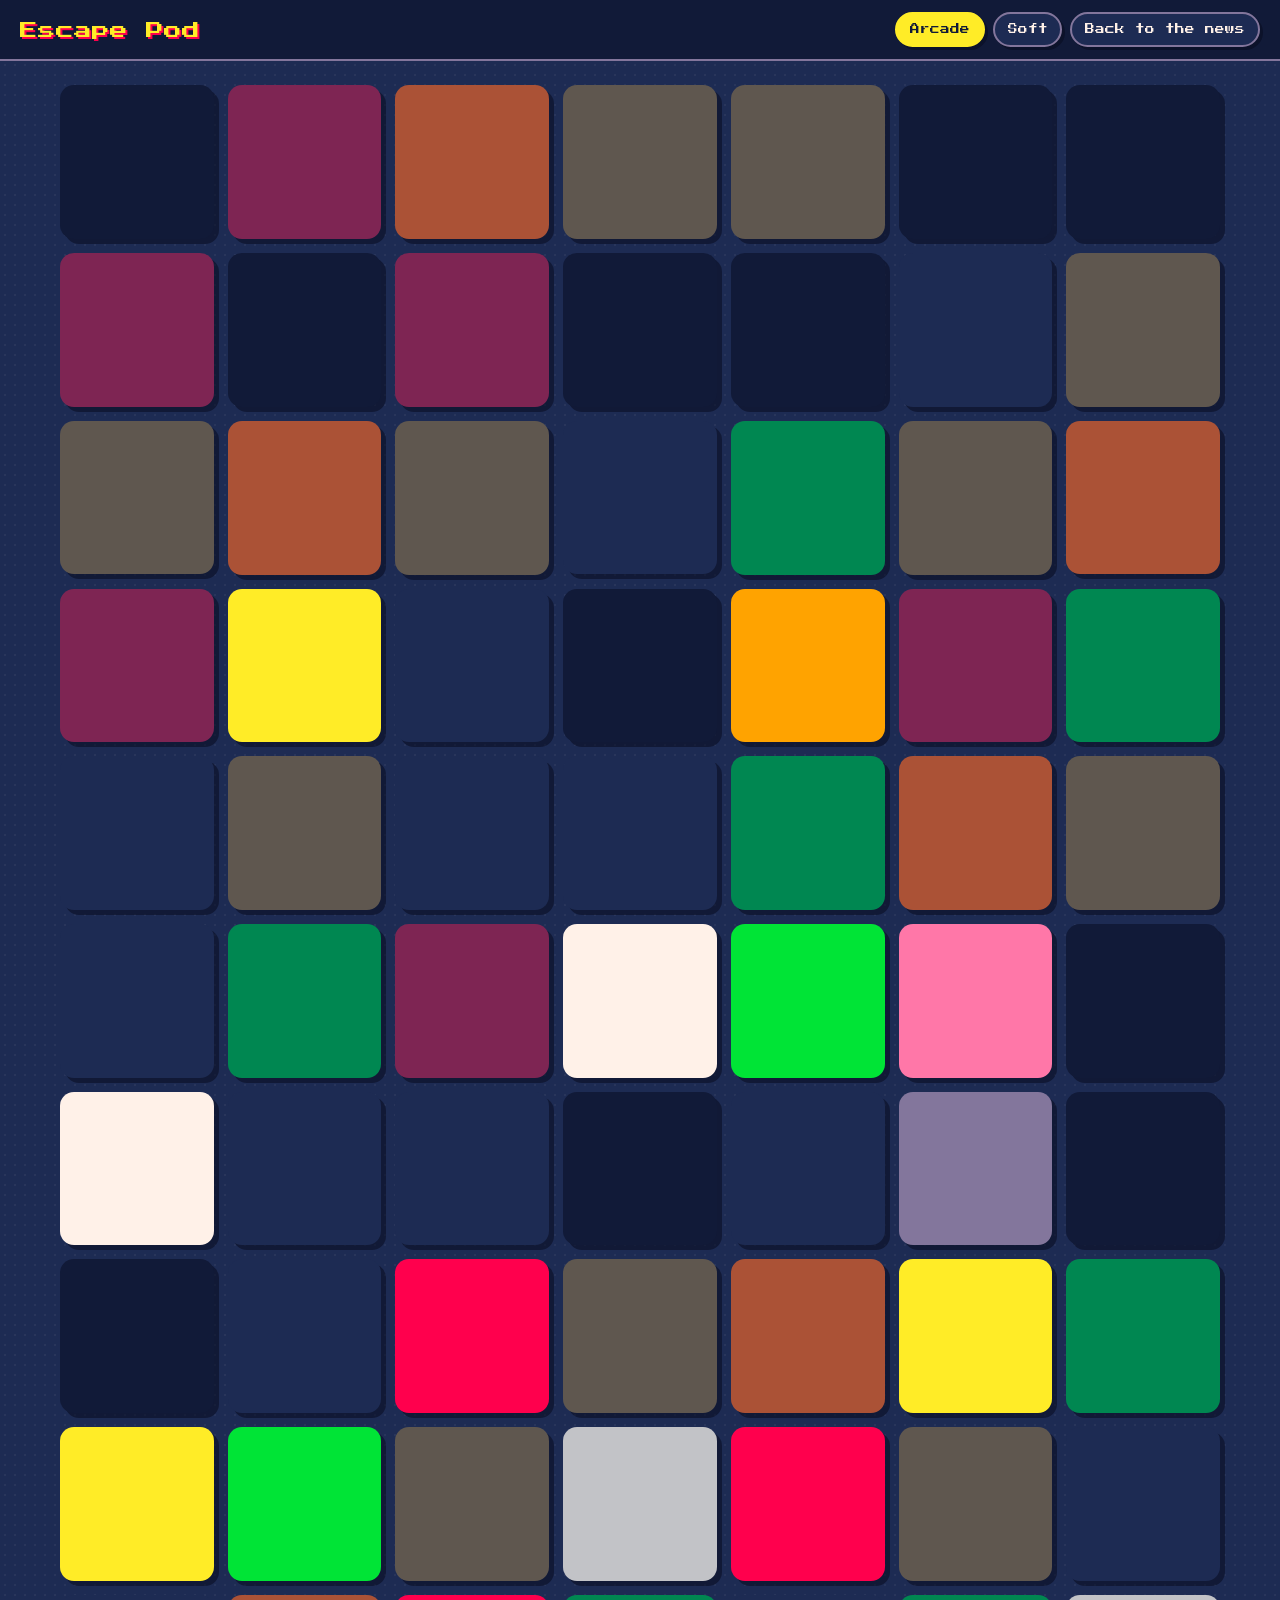
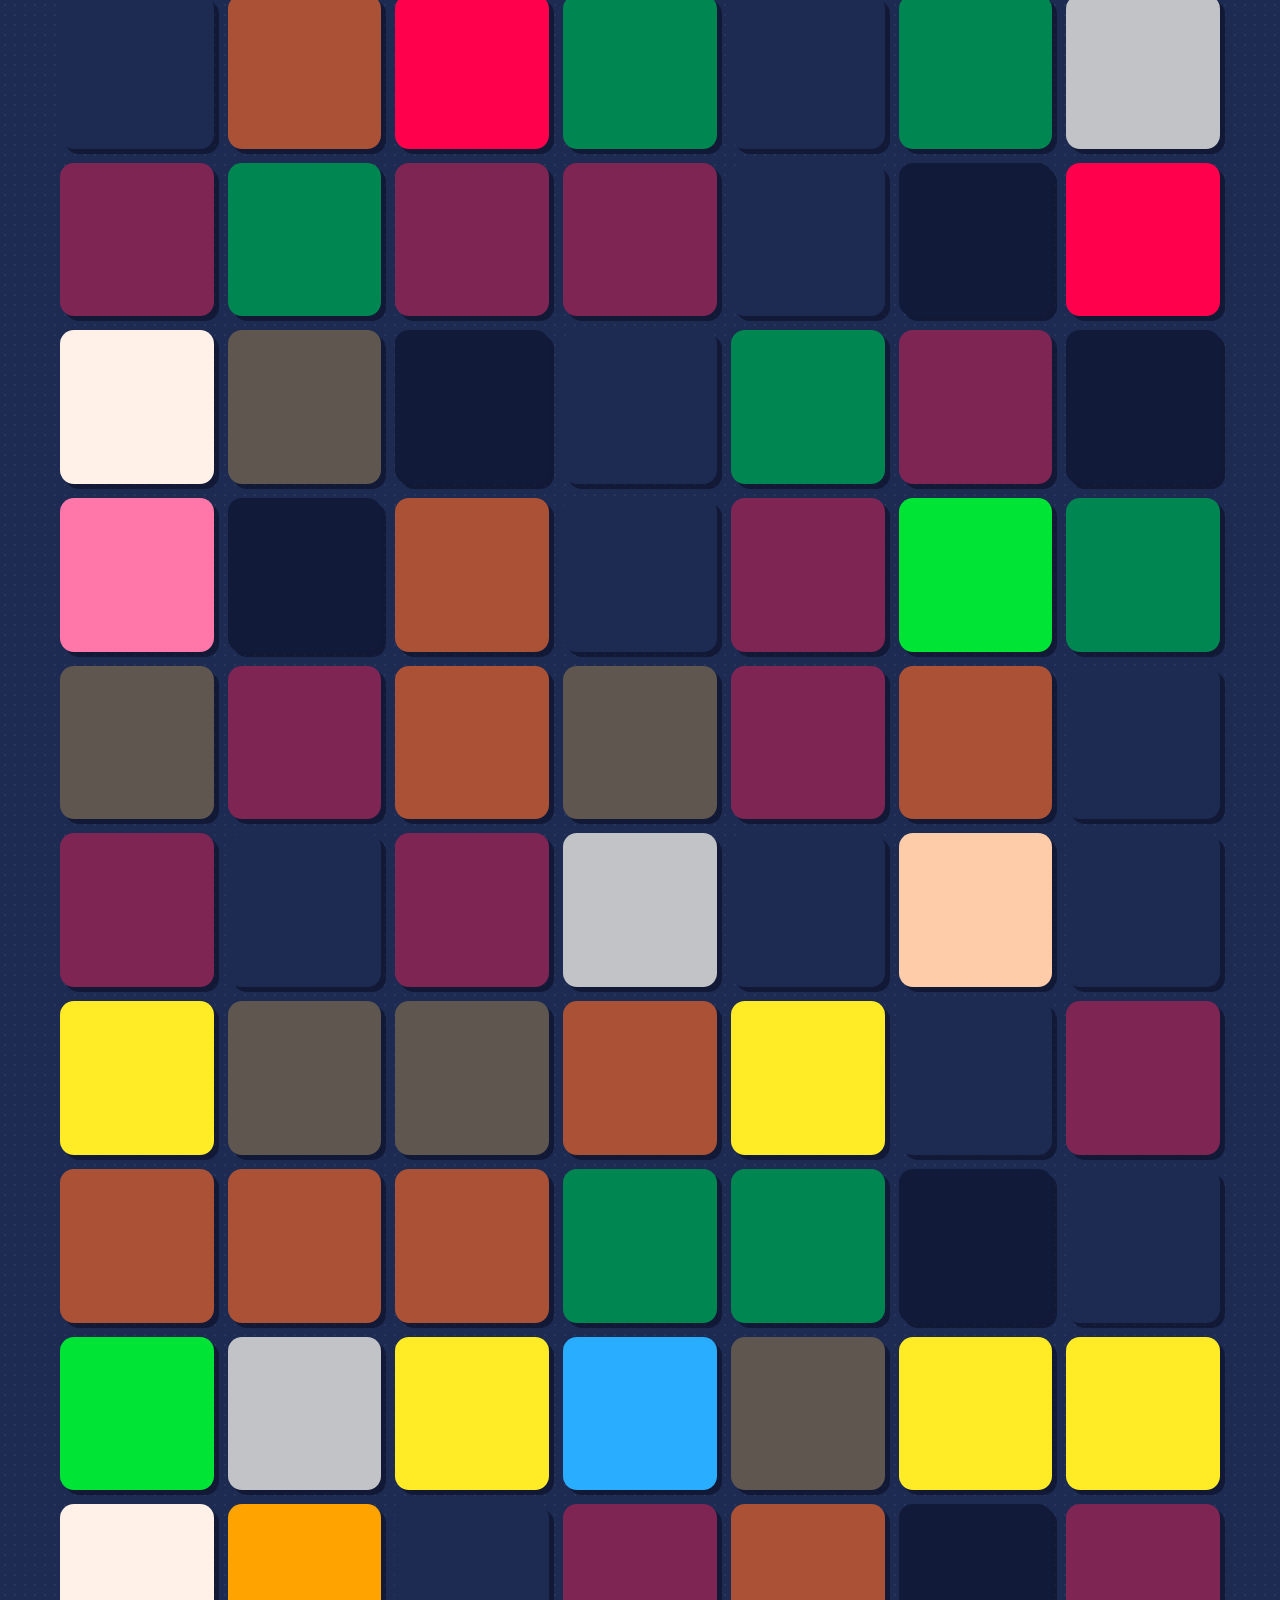
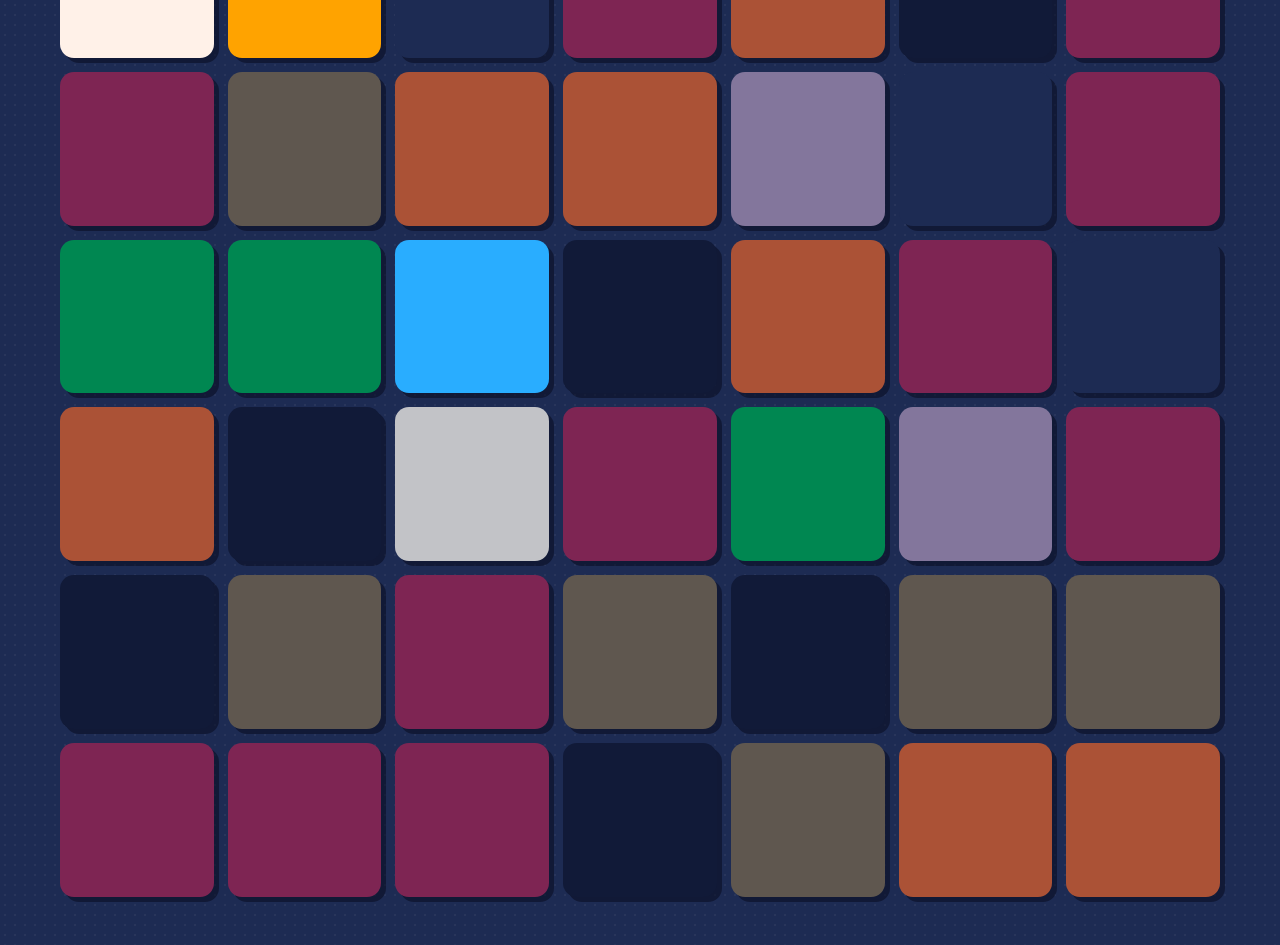
==== docs/escape.html @ aad654c1 "Add Escape Pod, EJECT button and sport settings" ====
<!DOCTYPE html>
<html lang="en-AU">
  <head>
    <meta charset="utf-8" />
    <meta name="viewport" content="width=device-width, initial-scale=1" />
    <meta name="color-scheme" content="dark" />
    <title>Kerbside Escape Pod</title>
    <meta
      name="description"
      content="A break from the news: an endless scroll of street patterns, bike parts, shapes and colours."
    />
    <link
      rel="icon"
      href="data:image/svg+xml,<svg xmlns='http://www.w3.org/2000/svg' viewBox='0 0 8 8' shape-rendering='crispEdges'><rect width='8' height='8' fill='%231D2B53'/><rect x='1' y='1' width='3' height='3' fill='%23FF77A8'/><rect x='4' y='1' width='3' height='3' fill='%2300E436'/><rect x='1' y='4' width='3' height='3' fill='%2329ADFF'/><rect x='4' y='4' width='3' height='3' fill='%23FFEC27'/></svg>"
    />
    <link rel="preconnect" href="https://fonts.googleapis.com" />
    <link rel="preconnect" href="https://fonts.gstatic.com" crossorigin />
    <link
      href="https://fonts.googleapis.com/css2?family=Press+Start+2P&family=Nunito:wght@400;600;800&display=swap"
      rel="stylesheet"
    />
    <style>
      :root {
        /* Same 8-bit console palette as the news pages */
        --night: #1d2b53;
        --panel: #111a38;
        --ink: #fff1e8;
        --line: #83769c;
        --yellow: #ffec27;
        --red: #ff004d;

        --pixel: "Press Start 2P", "Courier New", monospace;
        --sans: "Nunito", ui-rounded, "Segoe UI", system-ui, sans-serif;
      }

      * {
        box-sizing: border-box;
      }

      html {
        background: var(--night);
      }
      body {
        margin: 0;
        color: var(--ink);
        font-family: var(--sans);
        background: radial-gradient(
              circle,
              rgba(255, 241, 232, 0.05) 1px,
              transparent 1.6px
            )
            0 0 / 10px 10px,
          var(--night);
      }

      :focus-visible {
        outline: 3px solid var(--yellow);
        outline-offset: 3px;
      }

      /* ---------- Top bar: stays in view while you scroll ---------- */
      .bar {
        position: sticky;
        top: 0;
        z-index: 5;
        display: flex;
        flex-wrap: wrap;
        align-items: center;
        justify-content: space-between;
        gap: 0.75rem 1rem;
        padding: 0.75rem 1.25rem;
        background: var(--panel);
        border-bottom: 2px solid var(--line);
      }
      .bar h1 {
        margin: 0;
        font-family: var(--pixel);
        font-weight: 400;
        font-size: clamp(0.8rem, 2.2vw, 1.1rem);
        line-height: 1.6;
        color: var(--yellow);
        text-shadow: 2px 2px 0 var(--red);
      }
      .controls {
        display: flex;
        flex-wrap: wrap;
        gap: 0.5rem;
      }
      .pill {
        font-family: var(--pixel);
        font-size: 0.6rem;
        line-height: 1.6;
        color: var(--ink);
        background: var(--night);
        border: 2px solid var(--line);
        border-radius: 999px;
        padding: 0.5rem 0.8rem;
        cursor: pointer;
        text-decoration: none;
        box-shadow: 3px 3px 0 0 rgba(8, 12, 32, 0.55);
      }
      .pill:hover {
        border-color: var(--yellow);
      }
      .pill[aria-pressed="true"] {
        background: var(--yellow);
        border-color: var(--yellow);
        color: var(--panel);
      }

      /* ---------- The tiles ---------- */
      .wrap {
        max-width: 1200px;
        margin: 0 auto;
        padding: 1.5rem 1.25rem 3rem;
      }
      .tiles {
        display: grid;
        grid-template-columns: repeat(auto-fill, minmax(140px, 1fr));
        gap: 14px;
      }
      .tile {
        display: block;
        width: 100%;
        aspect-ratio: 1;
        padding: 0;
        border: 0;
        border-radius: 14px;
        overflow: hidden;
        cursor: pointer;
        /* Shows the tile's main colour while its pattern is being drawn */
        background: var(--a, var(--panel));
        box-shadow: 5px 5px 0 0 rgba(8, 12, 32, 0.55);
        transition: background-color 0.7s ease;
      }
      .tile svg {
        display: block;
        width: 100%;
        height: 100%;
      }

      /* Each tile has three colours: a (background), b and c */
      .a { fill: var(--a); }
      .b { fill: var(--b); }
      .c { fill: var(--c); }
      .sb { fill: none; stroke: var(--b); }
      .sc { fill: none; stroke: var(--c); }
      .a, .b, .c { transition: fill 0.7s ease; }
      .sb, .sc { transition: stroke 0.7s ease; }

      /* Gentle motion on a few patterns */
      .d24 { animation: d24 9s linear infinite; }
      .d20 { animation: d20 8s linear infinite; }
      .spin { animation: spin 40s linear infinite; transform-origin: 50px 50px; }
      @keyframes d24 { to { transform: translateX(24px); } }
      @keyframes d20 { to { transform: translateX(20px); } }
      @keyframes spin { to { transform: rotate(360deg); } }

      /* A little squish when you tap a tile */
      .boop { animation: boop 0.35s ease; }
      @keyframes boop { 40% { transform: scale(0.93); } }

      /* No motion at all if the device asks for less motion */
      @media (prefers-reduced-motion: reduce) {
        .d24, .d20, .spin, .boop { animation: none; }
        .tile, .a, .b, .c, .sb, .sc { transition-duration: 0.2s; }
      }

      .visually-hidden {
        position: absolute;
        width: 1px;
        height: 1px;
        overflow: hidden;
        clip: rect(0 0 0 0);
        white-space: nowrap;
      }

      @media (max-width: 600px) {
        .bar { padding: 0.6rem 1rem; }
        .wrap { padding: 1rem 1rem 3rem; }
        .tiles { gap: 12px; }
      }
    </style>
  </head>
  <body>
    <header class="bar">
      <h1>Escape Pod</h1>
      <div class="controls">
        <button class="pill" id="arcade" type="button" aria-pressed="true">
          Arcade
        </button>
        <button class="pill" id="soft" type="button" aria-pressed="false">
          Soft
        </button>
        <a class="pill" id="back" href="./">Back to the news</a>
      </div>
    </header>

    <main class="wrap">
      <p class="visually-hidden">
        An endless scroll of street patterns and bike parts. Tap any tile to
        change its colours.
      </p>
      <div class="tiles" id="tiles"></div>
      <div id="end"></div>
      <noscript><p>The Escape Pod needs JavaScript to draw its patterns.</p></noscript>
    </main>

    <script>
      // ---------- Settings ----------
      const BATCH = 24; // tiles added each time you get near the bottom
      const BIKE_CHANCE = 1 / 6; // how often a bike part appears

      // Two colour sets: the Kerbside 8-bit palette, and a softer version.
      // Each tile uses one dark colour and two light ones.
      const PALETTES = {
        arcade: {
          dark: ["#1D2B53", "#7E2553", "#008751", "#5F574F", "#111A38", "#AB5236"],
          light: ["#FF004D", "#FFA300", "#FFEC27", "#00E436", "#29ADFF",
                  "#83769C", "#FF77A8", "#FFCCAA", "#FFF1E8", "#C2C3C7"],
        },
        soft: {
          dark: ["#2A3356", "#4B3550", "#2E4A45", "#4A4542", "#232A44", "#5A4038"],
          light: ["#E89BA8", "#F0C08A", "#EEE0A0", "#9FD6AE", "#9CC7E6",
                  "#B6AACB", "#F2B8C9", "#F3D5C2", "#EDE6DD", "#C9CBD0"],
        },
      };

      // ---------- Helpers ----------

      // A random number generator that repeats from a seed, so a tile
      // looks the same when it scrolls back into view
      function seeded(seed) {
        return function () {
          seed = (seed + 0x6d2b79f5) | 0;
          let t = Math.imul(seed ^ (seed >>> 15), 1 | seed);
          t = (t + Math.imul(t ^ (t >>> 7), 61 | t)) ^ t;
          return ((t ^ (t >>> 14)) >>> 0) / 4294967296;
        };
      }
      const between = (rand, a, b) => a + rand() * (b - a);
      const f1 = (v) => v.toFixed(1);
      const around = (r, angle) =>
        `${f1(50 + r * Math.cos(angle))},${f1(50 + r * Math.sin(angle))}`;

      // A toothed ring, used for the chainring and the cassette
      function gear(outer, inner, teeth, cls) {
        const points = [];
        const root = (Math.PI / teeth) * 0.55;
        const tip = (Math.PI / teeth) * 0.3;
        for (let i = 0; i < teeth; i++) {
          const a = (i / teeth) * Math.PI * 2;
          points.push(around(inner, a - root), around(outer, a - tip),
                      around(outer, a + tip), around(inner, a + root));
        }
        return `<polygon class="${cls}" points="${points.join(" ")}"/>`;
      }

      // ---------- Patterns ----------
      // Each pattern draws inside a 100 x 100 square.
      // turn: true means it can be rotated for extra variety.

      const STREET = [
        {
          name: "Tactile paving",
          draw() {
            let s = "";
            for (let i = 0; i < 5; i++)
              for (let j = 0; j < 5; j++) {
                const x = 14 + 18 * i, y = 14 + 18 * j;
                s += `<circle class="b" cx="${x}" cy="${y}" r="6.5"/>` +
                     `<circle class="c" cx="${x - 1.8}" cy="${y - 1.8}" r="2.2"/>`;
              }
            return s;
          },
        },
        {
          name: "Zebra crossing",
          turn: true,
          draw() {
            let s = '<g class="d24">';
            for (let x = -24; x < 124; x += 24)
              s += `<rect class="b" x="${x}" y="14" width="12" height="72"/>`;
            return s + '</g><rect class="c" x="0" y="5" width="100" height="4"/>' +
                       '<rect class="c" x="0" y="91" width="100" height="4"/>';
          },
        },
        {
          name: "Curved paths",
          draw(rand) {
            let s = "";
            const r = 12.5;
            for (let i = 0; i < 4; i++)
              for (let j = 0; j < 4; j++) {
                const x = i * 25, y = j * 25;
                const d = rand() < 0.5
                  ? `M${x + r} ${y}A${r} ${r} 0 0 1 ${x} ${y + r}M${x + 25} ${y + r}A${r} ${r} 0 0 0 ${x + r} ${y + 25}`
                  : `M${x + r} ${y}A${r} ${r} 0 0 0 ${x + 25} ${y + r}M${x} ${y + r}A${r} ${r} 0 0 1 ${x + r} ${y + 25}`;
                s += `<path class="sb" stroke-width="5" stroke-linecap="round" d="${d}"/>`;
              }
            return s;
          },
        },
        {
          name: "Brick bond",
          turn: true,
          draw(rand) {
            let s = "";
            for (let row = 0; row < 8; row++) {
              const offset = row % 2 ? -12.5 : 0;
              for (let x = offset; x < 100; x += 25)
                s += `<rect class="${rand() < 0.18 ? "c" : "b"}" x="${x + 1}" y="${row * 12.5 + 1}" width="23" height="10.5" rx="1.5"/>`;
            }
            return s;
          },
        },
        {
          name: "Manhole cover",
          draw() {
            let s = '<circle class="b" cx="50" cy="50" r="45"/>' +
                    '<circle class="a" cx="50" cy="50" r="39.5"/>' +
                    '<circle class="b" cx="50" cy="50" r="36"/>';
            for (let gx = -30; gx <= 30; gx += 8.5)
              for (let gy = -30; gy <= 30; gy += 8.5)
                if (Math.hypot(gx, gy) < 28) {
                  const cx = 50 + gx, cy = 50 + gy;
                  s += `<rect class="c" x="${cx - 2.5}" y="${cy - 2.5}" width="5" height="5" rx="1" transform="rotate(45 ${cx} ${cy})"/>`;
                }
            for (let k = 0; k < 16; k++) {
              const t = (k / 16) * Math.PI * 2;
              s += `<circle class="a" cx="${f1(50 + 42.2 * Math.cos(t))}" cy="${f1(50 + 42.2 * Math.sin(t))}" r="1.5"/>`;
            }
            return s;
          },
        },
        {
          name: "Kerb stripes",
          turn: true,
          draw() {
            let s = '<g transform="rotate(45 50 50)"><g class="d20">';
            for (let x = -100; x < 200; x += 20)
              s += `<rect class="b" x="${x}" y="-50" width="10" height="200"/>`;
            return s + "</g></g>";
          },
        },
        {
          name: "Terrazzo",
          draw(rand) {
            let s = "";
            for (let k = 0; k < 34; k++) {
              const cx = between(rand, 0, 100), cy = between(rand, 0, 100);
              const size = between(rand, 2, 7);
              const corners = 3 + Math.floor(rand() * 3);
              const start = between(rand, 0, 6.28);
              const pts = [];
              for (let q = 0; q < corners; q++) {
                const t = start + (q / corners) * 6.28 + between(rand, -0.4, 0.4);
                const rr = size * between(rand, 0.6, 1.1);
                pts.push(`${f1(cx + rr * Math.cos(t))},${f1(cy + rr * Math.sin(t))}`);
              }
              s += `<polygon class="${rand() < 0.65 ? "b" : "c"}" points="${pts.join(" ")}"/>`;
            }
            for (let k = 0; k < 30; k++)
              s += `<circle class="c" cx="${f1(between(rand, 0, 100))}" cy="${f1(between(rand, 0, 100))}" r="${f1(between(rand, 0.8, 1.6))}"/>`;
            return s;
          },
        },
        {
          name: "Give way markings",
          turn: true,
          draw() {
            let s = "";
            for (const y of [16, 46, 76]) {
              s += `<rect class="c" x="0" y="${y - 8}" width="100" height="3"/>`;
              for (let k = 0; k < 5; k++) {
                const x = 1 + k * 20;
                s += `<polygon class="b" points="${x},${y} ${x + 18},${y} ${x + 9},${y + 16}"/>`;
              }
            }
            return s;
          },
        },
        {
          name: "Tree grate",
          draw() {
            let s = '<circle class="b" cx="50" cy="50" r="46"/>' +
                    '<circle class="c" cx="50" cy="50" r="13"/>';
            for (const [r, n] of [[21, 12], [30, 18], [39, 24]])
              for (let k = 0; k < n; k++)
                s += `<rect class="a" x="48.5" y="${50 - r - 4}" width="3" height="8" rx="1.5" transform="rotate(${f1((360 / n) * k + (r % 2 ? 7 : 0))} 50 50)"/>`;
            return s;
          },
        },
        {
          name: "Cobbles",
          draw(rand) {
            let s = "";
            const cell = 100 / 7;
            for (let i = 0; i < 7; i++)
              for (let j = 0; j < 7; j++)
                s += `<rect class="${rand() < 0.12 ? "c" : "b"}" x="${f1(i * cell + 1.5 + between(rand, -0.8, 0.8))}" y="${f1(j * cell + 1.5 + between(rand, -0.8, 0.8))}" width="${f1(cell - 3)}" height="${f1(cell - 3)}" rx="3"/>`;
            return s;
          },
        },
        {
          name: "Drain grate",
          turn: true,
          draw() {
            let s = '<rect class="b" x="6" y="6" width="88" height="88" rx="6"/>';
            for (let i = 0; i < 7; i++)
              s += `<rect class="a" x="${15 + i * 11}" y="16" width="5" height="68" rx="2.5"/>`;
            for (const [x, y] of [[11, 11], [89, 11], [11, 89], [89, 89]])
              s += `<circle class="c" cx="${x}" cy="${y}" r="2.5"/>`;
            return s;
          },
        },
        {
          name: "Ripples",
          draw() {
            let s = "";
            let i = 0;
            for (let r = 46; r > 0; r -= 8)
              s += `<circle class="${i++ % 2 ? "c" : "b"}" cx="50" cy="50" r="${r}"/>`;
            return s;
          },
        },
      ];

      const BIKE = [
        {
          name: "Bike wheel",
          draw() {
            let s = '<g class="spin"><circle class="b" cx="50" cy="50" r="46"/>' +
                    '<circle class="a" cx="50" cy="50" r="41.5"/>' +
                    '<circle class="sc" cx="50" cy="50" r="38.5" stroke-width="2.5"/>';
            for (let k = 0; k < 32; k++) {
              const t = (k / 32) * Math.PI * 2;
              const rim = t + (k % 2 ? 0.6 : -0.6);
              s += `<line class="sc" stroke-width="0.9" x1="${f1(50 + 6 * Math.cos(t))}" y1="${f1(50 + 6 * Math.sin(t))}" x2="${f1(50 + 37 * Math.cos(rim))}" y2="${f1(50 + 37 * Math.sin(rim))}"/>`;
            }
            return s + '<circle class="c" cx="50" cy="50" r="6.5"/>' +
                       '<circle class="a" cx="50" cy="50" r="2.5"/>' +
                       '<rect class="c" x="48.5" y="5" width="3" height="5" rx="1"/></g>';
          },
        },
        {
          name: "Chainring",
          draw() {
            let s = gear(45, 39.5, 30, "b") + '<circle class="a" cx="50" cy="50" r="33.5"/>';
            for (let k = 0; k < 5; k++)
              s += `<rect class="b" x="46" y="18" width="8" height="34" rx="4" transform="rotate(${k * 72} 50 50)"/>` +
                   `<circle class="c" cx="50" cy="21.5" r="2" transform="rotate(${k * 72} 50 50)"/>`;
            return s + '<circle class="b" cx="50" cy="50" r="12"/><circle class="c" cx="50" cy="50" r="5"/>';
          },
        },
        {
          name: "Bike chain",
          turn: true,
          draw() {
            let s = "";
            for (const y of [22, 50, 78]) {
              s += '<g class="d20">';
              for (let x = -40; x < 120; x += 20)
                s += `<rect class="${(x / 20) % 2 ? "c" : "b"}" x="${x}" y="${y - 7}" width="24" height="14" rx="7"/>` +
                     `<circle class="a" cx="${x + 6}" cy="${y}" r="2.6"/>` +
                     `<circle class="a" cx="${x + 18}" cy="${y}" r="2.6"/>`;
              s += "</g>";
            }
            return s;
          },
        },
        {
          name: "Cassette",
          draw() {
            let s = "";
            let i = 0;
            for (const [outer, teeth] of [[46, 34], [37.5, 28], [29.5, 22], [21.5, 16]])
              s += gear(outer, outer - 4.5, teeth, i++ % 2 ? "c" : "b") +
                   `<circle class="a" cx="50" cy="50" r="${outer - 6.5}"/>`;
            return s + '<circle class="b" cx="50" cy="50" r="10"/><circle class="a" cx="50" cy="50" r="5"/>';
          },
        },
      ];

      // ---------- Colours ----------
      let mode = "arcade";
      try {
        if (localStorage.getItem("escape-mode") === "soft") mode = "soft";
      } catch (e) {}

      const pickIndex = (n) => Math.floor(Math.random() * n);

      // Choose a dark colour and two different light ones (sometimes swapped)
      function pickColours() {
        const b = pickIndex(10);
        let c = pickIndex(10);
        while (c === b) c = pickIndex(10);
        return { a: pickIndex(6), b, c, swap: Math.random() < 0.25 };
      }

      function paint(tile) {
        const set = PALETTES[mode];
        const k = tile.colours;
        const dark = set.dark[k.a], one = set.light[k.b], two = set.light[k.c];
        const [a, b, c] = k.swap ? [one, dark, two] : [dark, one, two];
        tile.style.setProperty("--a", a);
        tile.style.setProperty("--b", b);
        tile.style.setProperty("--c", c);
      }

      // ---------- Tiles ----------
      const tiles = document.getElementById("tiles");
      const recent = []; // last few patterns, so neighbours don't repeat

      function choosePattern() {
        const list = Math.random() < BIKE_CHANCE ? BIKE : STREET;
        let pattern;
        do pattern = list[pickIndex(list.length)];
        while (recent.includes(pattern));
        recent.push(pattern);
        if (recent.length > 3) recent.shift();
        return pattern;
      }

      // Draw a tile's pattern (only done when it's near the screen)
      function draw(tile) {
        if (tile.firstChild) return;
        const p = tile.pattern;
        const inner = p.draw(seeded(tile.seed));
        const turned = tile.turn ? `<g transform="rotate(${tile.turn} 50 50)">${inner}</g>` : inner;
        tile.innerHTML = `<svg viewBox="0 0 100 100" aria-hidden="true"><rect class="a" width="100" height="100"/>${turned}</svg>`;
      }

      // Remove a pattern that's far off screen, to keep the page light
      function undraw(tile) {
        tile.textContent = "";
      }

      const nearScreen = new IntersectionObserver(
        (entries) => {
          for (const e of entries) (e.isIntersecting ? draw : undraw)(e.target);
        },
        { rootMargin: "800px 0px" }
      );

      function addTile() {
        const tile = document.createElement("button");
        tile.type = "button";
        tile.className = "tile";
        tile.pattern = choosePattern();
        tile.seed = pickIndex(1e9);
        tile.turn = tile.pattern.turn ? 90 * pickIndex(4) : 0;
        tile.colours = pickColours();
        tile.setAttribute("aria-label", `${tile.pattern.name}. Tap to change its colours`);
        paint(tile);
        tiles.appendChild(tile);
        nearScreen.observe(tile);
      }

      // Tap a tile: new colours and a little squish
      tiles.addEventListener("click", (event) => {
        const tile = event.target.closest(".tile");
        if (!tile) return;
        tile.colours = pickColours();
        paint(tile);
        tile.classList.remove("boop");
        void tile.offsetWidth; // restarts the squish animation
        tile.classList.add("boop");
      });

      // ---------- Endless scrolling ----------
      const end = document.getElementById("end");

      function fillScreen() {
        // Keep adding tiles until there's plenty below the screen
        let added = 0;
        while (end.getBoundingClientRect().top < window.innerHeight + 1200 && added < 240) {
          for (let i = 0; i < BATCH; i++) addTile();
          added += BATCH;
        }
      }

      new IntersectionObserver(
        (entries) => {
          if (entries[0].isIntersecting) fillScreen();
        },
        { rootMargin: "1200px 0px" }
      ).observe(end);
      fillScreen();

      // ---------- Arcade and Soft ----------
      const buttons = {
        arcade: document.getElementById("arcade"),
        soft: document.getElementById("soft"),
      };

      function setMode(newMode) {
        mode = newMode;
        for (const [name, button] of Object.entries(buttons))
          button.setAttribute("aria-pressed", name === mode);
        for (const tile of tiles.children) paint(tile);
        try {
          localStorage.setItem("escape-mode", mode);
        } catch (e) {}
      }
      buttons.arcade.addEventListener("click", () => setMode("arcade"));
      buttons.soft.addEventListener("click", () => setMode("soft"));
      setMode(mode);

      // ---------- Back to the news ----------
      // escape.html?from=sport goes back to the sport page; anything else
      // goes to the main page
      const back = document.getElementById("back");
      const from = new URLSearchParams(location.search).get("from");
      back.href = from === "sport" ? "sport.html" : "./";

      // If you came from a Kerbside page, step back instead, so your
      // filters and scroll position are still there
      back.addEventListener("click", (event) => {
        try {
          const ref = document.referrer && new URL(document.referrer);
          if (ref && ref.origin === location.origin && history.length > 1) {
            event.preventDefault();
            history.back();
          }
        } catch (e) {}
      });
    </script>
  </body>
</html>
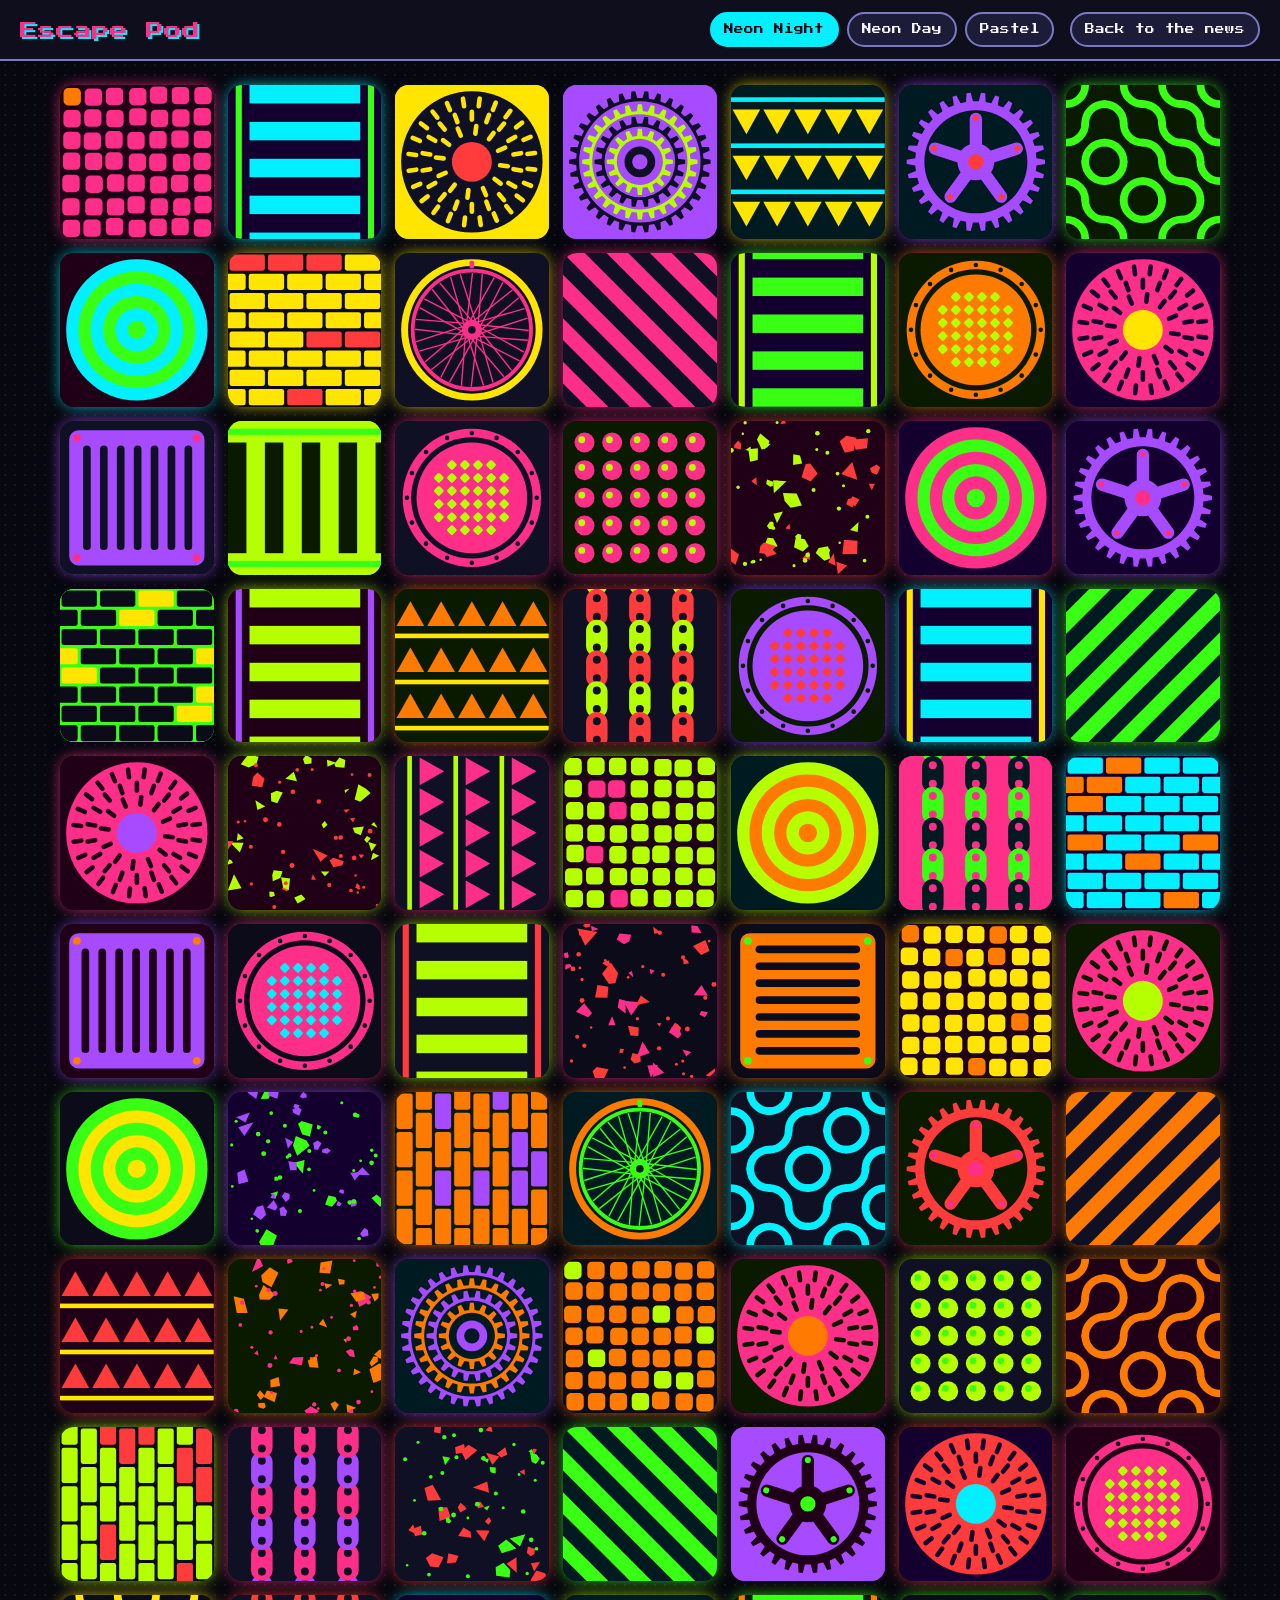
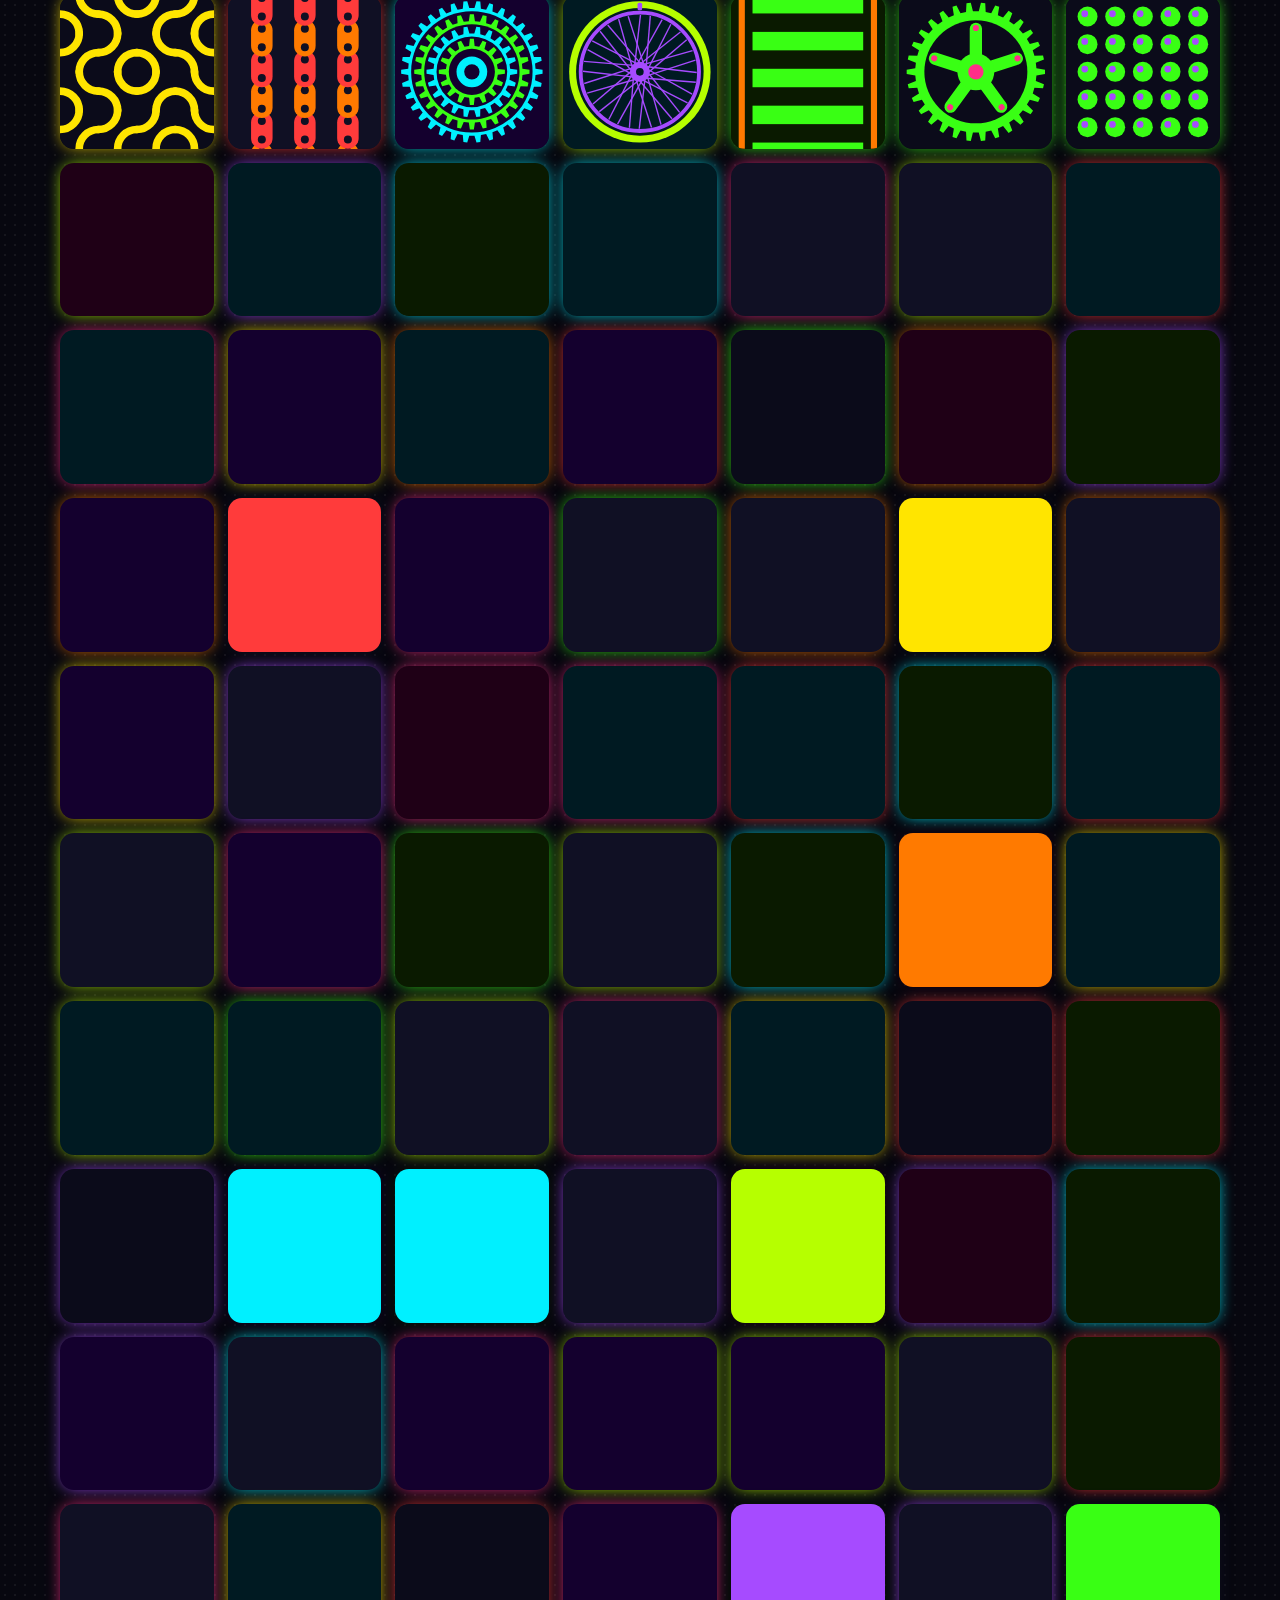
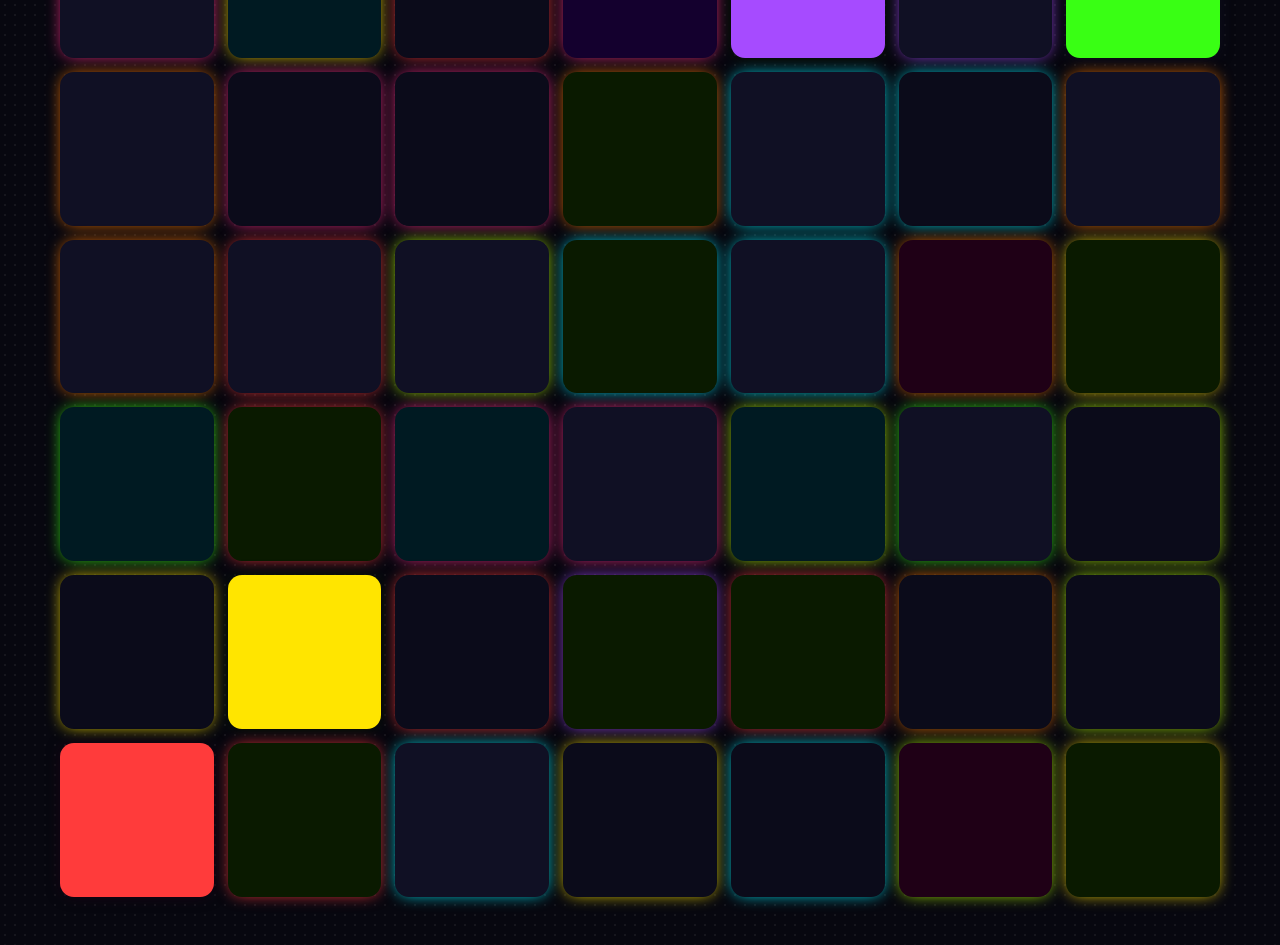
==== commit 4e4a35b5: "Escape Pod: bubble wrap and neon and pastel schemes" ====
--- a/docs/escape.html
+++ b/docs/escape.html
@@ -1,5 +1,5 @@
 <!DOCTYPE html>
-<html lang="en-AU">
+<html lang="en-AU" data-scheme="night">
   <head>
     <meta charset="utf-8" />
     <meta name="viewport" content="width=device-width, initial-scale=1" />
@@ -21,24 +21,64 @@
     />
     <style>
       :root {
-        /* Same 8-bit console palette as the news pages */
-        --night: #1d2b53;
-        --panel: #111a38;
-        --ink: #fff1e8;
-        --line: #83769c;
-        --yellow: #ffec27;
-        --red: #ff004d;
-
         --pixel: "Press Start 2P", "Courier New", monospace;
         --sans: "Nunito", ui-rounded, "Segoe UI", system-ui, sans-serif;
       }
 
+      /* ---------- Colour schemes for the page itself ----------
+         The tile colours for each scheme are in the script below. */
+      html[data-scheme="night"] {
+        --page: #07070f;
+        --dots: rgba(255, 255, 255, 0.06);
+        --panel: #0e0e1c;
+        --ink: #f4f4ff;
+        --line: #7a7ac2;
+        --pill: #1c1c38;
+        --on: #00f0ff;
+        --on-edge: #00f0ff;
+        --on-ink: #07070f;
+        --title: #ff2e88;
+        --title-shadow: #00f0ff;
+        --focus: #ffe500;
+        --tile-shadow: none; /* tiles glow instead (set in the script) */
+      }
+      html[data-scheme="day"] {
+        --page: #fff7e6;
+        --dots: rgba(26, 26, 46, 0.09);
+        --panel: #ffffff;
+        --ink: #1a1a2e;
+        --line: #1a1a2e;
+        --pill: #ffffff;
+        --on: #ff2e88;
+        --on-edge: #1a1a2e;
+        --on-ink: #1a1a2e;
+        --title: #d6005f;
+        --title-shadow: #1a1a2e;
+        --focus: #1a1a2e;
+        --tile-shadow: 5px 5px 0 0 #1a1a2e;
+      }
+      html[data-scheme="pastel"] {
+        --page: #fbf6ef;
+        --dots: rgba(110, 115, 168, 0.12);
+        --panel: #ffffff;
+        --ink: #3f4370;
+        --line: #8f8ac4;
+        --pill: #ffffff;
+        --on: #c3a6e6;
+        --on-edge: #6a5fc4;
+        --on-ink: #2e3160;
+        --title: #6a5fc4;
+        --title-shadow: #f7c6d9;
+        --focus: #3f4370;
+        --tile-shadow: 5px 5px 0 0 rgba(110, 115, 168, 0.35);
+      }
+
       * {
         box-sizing: border-box;
       }
 
       html {
-        background: var(--night);
+        background: var(--page);
       }
       body {
         margin: 0;
@@ -46,15 +86,16 @@
         font-family: var(--sans);
         background: radial-gradient(
               circle,
-              rgba(255, 241, 232, 0.05) 1px,
+              var(--dots) 1px,
               transparent 1.6px
             )
             0 0 / 10px 10px,
-          var(--night);
+          var(--page);
+        transition: background-color 0.6s ease;
       }
 
       :focus-visible {
-        outline: 3px solid var(--yellow);
+        outline: 3px solid var(--focus);
         outline-offset: 3px;
       }
 
@@ -66,20 +107,19 @@
         display: flex;
         flex-wrap: wrap;
         align-items: center;
-        justify-content: space-between;
-        gap: 0.75rem 1rem;
+        gap: 0.6rem 1rem;
         padding: 0.75rem 1.25rem;
         background: var(--panel);
         border-bottom: 2px solid var(--line);
       }
       .bar h1 {
-        margin: 0;
+        margin: 0 auto 0 0;
         font-family: var(--pixel);
         font-weight: 400;
         font-size: clamp(0.8rem, 2.2vw, 1.1rem);
         line-height: 1.6;
-        color: var(--yellow);
-        text-shadow: 2px 2px 0 var(--red);
+        color: var(--title);
+        text-shadow: 2px 2px 0 var(--title-shadow);
       }
       .controls {
         display: flex;
@@ -91,21 +131,20 @@
         font-size: 0.6rem;
         line-height: 1.6;
         color: var(--ink);
-        background: var(--night);
+        background: var(--pill);
         border: 2px solid var(--line);
         border-radius: 999px;
         padding: 0.5rem 0.8rem;
         cursor: pointer;
         text-decoration: none;
-        box-shadow: 3px 3px 0 0 rgba(8, 12, 32, 0.55);
       }
       .pill:hover {
-        border-color: var(--yellow);
+        border-color: var(--on);
       }
       .pill[aria-pressed="true"] {
-        background: var(--yellow);
-        border-color: var(--yellow);
-        color: var(--panel);
+        background: var(--on);
+        border-color: var(--on-edge);
+        color: var(--on-ink);
       }
 
       /* ---------- The tiles ---------- */
@@ -130,8 +169,8 @@
         cursor: pointer;
         /* Shows the tile's main colour while its pattern is being drawn */
         background: var(--a, var(--panel));
-        box-shadow: 5px 5px 0 0 rgba(8, 12, 32, 0.55);
-        transition: background-color 0.7s ease;
+        box-shadow: var(--tile-shadow);
+        transition: background-color 0.7s ease, box-shadow 0.7s ease;
       }
       .tile svg {
         display: block;
@@ -160,9 +199,19 @@
       .boop { animation: boop 0.35s ease; }
       @keyframes boop { 40% { transform: scale(0.93); } }
 
+      /* Bubble wrap: each dot on a tactile paving tile can be pressed down */
+      .dome { transform-box: fill-box; transform-origin: center; transition: transform 0.15s ease, opacity 0.15s ease; }
+      .dome .shine { transition: opacity 0.15s ease; }
+      .dome.popped { transform: scale(0.7); opacity: 0.45; }
+      .dome.popped .shine { opacity: 0; }
+      .dome.pop { animation: pop 0.2s ease; }
+      .dome.grow { animation: grow 0.35s ease; }
+      @keyframes pop { 50% { transform: scale(0.5); } }
+      @keyframes grow { 0% { transform: scale(0.7); opacity: 0.45; } 70% { transform: scale(1.1); opacity: 1; } }
+
       /* No motion at all if the device asks for less motion */
       @media (prefers-reduced-motion: reduce) {
-        .d24, .d20, .spin, .boop { animation: none; }
+        .d24, .d20, .spin, .boop, .dome.pop, .dome.grow { animation: none; }
         .tile, .a, .b, .c, .sb, .sc { transition-duration: 0.2s; }
       }
 
@@ -177,6 +226,10 @@
 
       @media (max-width: 600px) {
         .bar { padding: 0.6rem 1rem; }
+        /* Phones: title and Back on the first row, schemes on the second */
+        #back { order: 2; }
+        .controls { order: 3; flex-basis: 100%; }
+        .pill { font-size: 0.55rem; padding: 0.45rem 0.7rem; }
         .wrap { padding: 1rem 1rem 3rem; }
         .tiles { gap: 12px; }
       }
@@ -185,21 +238,25 @@
   <body>
     <header class="bar">
       <h1>Escape Pod</h1>
-      <div class="controls">
-        <button class="pill" id="arcade" type="button" aria-pressed="true">
-          Arcade
+      <div class="controls" role="group" aria-label="Colour scheme">
+        <button class="pill" data-scheme="night" type="button" aria-pressed="true">
+          Neon Night
         </button>
-        <button class="pill" id="soft" type="button" aria-pressed="false">
-          Soft
+        <button class="pill" data-scheme="day" type="button" aria-pressed="false">
+          Neon Day
         </button>
-        <a class="pill" id="back" href="./">Back to the news</a>
+        <button class="pill" data-scheme="pastel" type="button" aria-pressed="false">
+          Pastel
+        </button>
       </div>
+      <a class="pill" id="back" href="./">Back to the news</a>
     </header>
 
     <main class="wrap">
       <p class="visually-hidden">
         An endless scroll of street patterns and bike parts. Tap any tile to
-        change its colours.
+        change its colours. Tactile paving tiles are bubble wrap: tap them to
+        pop a bubble.
       </p>
       <div class="tiles" id="tiles"></div>
       <div id="end"></div>
@@ -211,18 +268,28 @@
       const BATCH = 24; // tiles added each time you get near the bottom
       const BIKE_CHANCE = 1 / 6; // how often a bike part appears
 
-      // Two colour sets: the Kerbside 8-bit palette, and a softer version.
-      // Each tile uses one dark colour and two light ones.
-      const PALETTES = {
-        arcade: {
-          dark: ["#1D2B53", "#7E2553", "#008751", "#5F574F", "#111A38", "#AB5236"],
-          light: ["#FF004D", "#FFA300", "#FFEC27", "#00E436", "#29ADFF",
-                  "#83769C", "#FF77A8", "#FFCCAA", "#FFF1E8", "#C2C3C7"],
-        },
-        soft: {
-          dark: ["#2A3356", "#4B3550", "#2E4A45", "#4A4542", "#232A44", "#5A4038"],
-          light: ["#E89BA8", "#F0C08A", "#EEE0A0", "#9FD6AE", "#9CC7E6",
-                  "#B6AACB", "#F2B8C9", "#F3D5C2", "#EDE6DD", "#C9CBD0"],
+      // Tile colours for each scheme. Each tile gets one background colour
+      // and two pattern colours. swap: how often background and pattern
+      // trade places. glow: tiles glow in their pattern colour.
+      const SCHEMES = {
+        night: {
+          backgrounds: ["#0B0B1A", "#14002E", "#001A22", "#1F0016", "#0A1A00", "#101024"],
+          patterns: ["#FF2E88", "#00F0FF", "#B6FF00", "#FFE500", "#FF7A00",
+                     "#A64BFF", "#39FF14", "#FF3B3B"],
+          swap: 0.12,
+          glow: true,
+        },
+        day: {
+          backgrounds: ["#FF2E88", "#B6FF00", "#00E5FF", "#FFE500", "#FF7A00", "#A64BFF"],
+          patterns: ["#FFFFFF", "#1A1A2E", "#FF2E88", "#00E5FF", "#FFE500",
+                     "#B6FF00", "#FF7A00", "#A64BFF"],
+          swap: 0.2,
+        },
+        pastel: {
+          backgrounds: ["#FDE2E4", "#E2F0EA", "#FFF1E0", "#E0E8FD", "#EFE6F7", "#FFF8D6"],
+          patterns: ["#F4A6B8", "#8FD3BD", "#FFC48C", "#9DB4F0", "#C3A6E6",
+                     "#F3DC7A", "#6E73A8", "#FFFFFF"],
+          swap: 0.2,
         },
       };
 
@@ -262,14 +329,16 @@
 
       const STREET = [
         {
+          // Bubble wrap: 25 dots in a 5 x 5 grid, numbered row by row
           name: "Tactile paving",
-          draw() {
-            let s = "";
-            for (let i = 0; i < 5; i++)
-              for (let j = 0; j < 5; j++) {
+          bubble: true,
+          draw() {
+            let s = "";
+            for (let j = 0; j < 5; j++)
+              for (let i = 0; i < 5; i++) {
                 const x = 14 + 18 * i, y = 14 + 18 * j;
-                s += `<circle class="b" cx="${x}" cy="${y}" r="6.5"/>` +
-                     `<circle class="c" cx="${x - 1.8}" cy="${y - 1.8}" r="2.2"/>`;
+                s += `<g class="dome"><circle class="b" cx="${x}" cy="${y}" r="6.5"/>` +
+                     `<circle class="c shine" cx="${x - 1.8}" cy="${y - 1.8}" r="2.2"/></g>`;
               }
             return s;
           },
@@ -483,29 +552,34 @@
       ];
 
       // ---------- Colours ----------
-      let mode = "arcade";
+      let scheme = "night";
       try {
-        if (localStorage.getItem("escape-mode") === "soft") mode = "soft";
+        const saved = localStorage.getItem("escape-scheme");
+        if (saved in SCHEMES) scheme = saved;
       } catch (e) {}
 
       const pickIndex = (n) => Math.floor(Math.random() * n);
 
-      // Choose a dark colour and two different light ones (sometimes swapped)
+      // Random numbers that work in any scheme, so a tile keeps its "slot"
+      // when you switch schemes
       function pickColours() {
-        const b = pickIndex(10);
-        let c = pickIndex(10);
-        while (c === b) c = pickIndex(10);
-        return { a: pickIndex(6), b, c, swap: Math.random() < 0.25 };
+        return { a: pickIndex(60), b: pickIndex(60), c: pickIndex(60), swap: Math.random() };
       }
 
       function paint(tile) {
-        const set = PALETTES[mode];
+        const set = SCHEMES[scheme];
         const k = tile.colours;
-        const dark = set.dark[k.a], one = set.light[k.b], two = set.light[k.c];
-        const [a, b, c] = k.swap ? [one, dark, two] : [dark, one, two];
+        const bg = set.backgrounds[k.a % set.backgrounds.length];
+        // Pattern colours are never the same as the background or each other
+        let choices = set.patterns.filter((c) => c !== bg);
+        const one = choices[k.b % choices.length];
+        choices = choices.filter((c) => c !== one);
+        const two = choices[k.c % choices.length];
+        const [a, b, c] = k.swap < set.swap ? [one, bg, two] : [bg, one, two];
         tile.style.setProperty("--a", a);
         tile.style.setProperty("--b", b);
         tile.style.setProperty("--c", c);
+        tile.style.boxShadow = set.glow ? `0 0 16px -3px ${b}` : "";
       }
 
       // ---------- Tiles ----------
@@ -529,6 +603,9 @@
         const inner = p.draw(seeded(tile.seed));
         const turned = tile.turn ? `<g transform="rotate(${tile.turn} 50 50)">${inner}</g>` : inner;
         tile.innerHTML = `<svg viewBox="0 0 100 100" aria-hidden="true"><rect class="a" width="100" height="100"/>${turned}</svg>`;
+        // Bubble wrap remembers which bubbles were popped
+        if (tile.popped)
+          tile.querySelectorAll(".dome").forEach((d, i) => d.classList.toggle("popped", tile.popped.has(i)));
       }
 
       // Remove a pattern that's far off screen, to keep the page light
@@ -551,21 +628,102 @@
         tile.seed = pickIndex(1e9);
         tile.turn = tile.pattern.turn ? 90 * pickIndex(4) : 0;
         tile.colours = pickColours();
-        tile.setAttribute("aria-label", `${tile.pattern.name}. Tap to change its colours`);
+        if (tile.pattern.bubble) {
+          tile.popped = new Set();
+          tile.setAttribute("aria-label", "Bubble wrap. Tap to pop a bubble");
+        } else {
+          tile.setAttribute("aria-label", `${tile.pattern.name}. Tap to change its colours`);
+        }
         paint(tile);
         tiles.appendChild(tile);
         nearScreen.observe(tile);
       }
 
-      // Tap a tile: new colours and a little squish
+      // Restart a CSS animation on an element
+      function restart(el, name) {
+        el.classList.remove(name);
+        void el.getBoundingClientRect();
+        el.classList.add(name);
+      }
+
+      // ---------- Bubble wrap ----------
+
+      // Which bubble is under the pointer (0 to 24)
+      function bubbleAt(tile, event) {
+        const box = tile.getBoundingClientRect();
+        const x = ((event.clientX - box.left) / box.width) * 100;
+        const y = ((event.clientY - box.top) / box.height) * 100;
+        const col = Math.min(4, Math.max(0, Math.round((x - 14) / 18)));
+        const row = Math.min(4, Math.max(0, Math.round((y - 14) / 18)));
+        return row * 5 + col;
+      }
+
+      function pop(tile, i) {
+        if (tile.refilling || i < 0 || tile.popped.has(i)) return;
+        tile.popped.add(i);
+        const dome = tile.querySelectorAll(".dome")[i];
+        if (dome) {
+          dome.classList.add("popped");
+          restart(dome, "pop");
+        }
+        if (tile.popped.size === 25) refill(tile);
+      }
+
+      // When every bubble is popped, refill with new colours
+      function refill(tile) {
+        tile.refilling = true;
+        setTimeout(() => {
+          tile.popped.clear();
+          tile.colours = pickColours();
+          paint(tile);
+          tile.querySelectorAll(".dome").forEach((dome, i) =>
+            setTimeout(() => {
+              dome.classList.remove("popped", "pop");
+              restart(dome, "grow");
+            }, i * 40)
+          );
+          setTimeout(() => (tile.refilling = false), 25 * 40);
+        }, 900);
+      }
+
+      // With a mouse, bubbles pop as soon as you press, and you can drag
+      // across to pop a row. On touch screens they pop when you tap, so
+      // swiping still scrolls the page.
+      let lastPointer = "";
+      tiles.addEventListener("pointerdown", (event) => {
+        lastPointer = event.pointerType;
+        const tile = event.target.closest(".tile");
+        if (tile && tile.pattern.bubble && event.pointerType === "mouse" && event.button === 0)
+          pop(tile, bubbleAt(tile, event));
+      });
+      tiles.addEventListener("pointermove", (event) => {
+        if (event.pointerType !== "mouse" || event.buttons !== 1) return;
+        const tile = event.target.closest(".tile");
+        if (tile && tile.pattern.bubble) pop(tile, bubbleAt(tile, event));
+      });
+
+      // ---------- Tapping tiles ----------
       tiles.addEventListener("click", (event) => {
         const tile = event.target.closest(".tile");
         if (!tile) return;
+
+        if (tile.pattern.bubble) {
+          if (event.detail === 0) {
+            // Keyboard (Enter or Space): pop the next bubble
+            let next = 0;
+            while (tile.popped.has(next)) next++;
+            pop(tile, next);
+          } else if (lastPointer !== "mouse") {
+            pop(tile, bubbleAt(tile, event));
+            try { navigator.vibrate && navigator.vibrate(8); } catch (e) {}
+          }
+          return;
+        }
+
+        // Any other tile: new colours and a little squish
         tile.colours = pickColours();
         paint(tile);
-        tile.classList.remove("boop");
-        void tile.offsetWidth; // restarts the squish animation
-        tile.classList.add("boop");
+        restart(tile, "boop");
       });
 
       // ---------- Endless scrolling ----------
@@ -588,24 +746,24 @@
       ).observe(end);
       fillScreen();
 
-      // ---------- Arcade and Soft ----------
-      const buttons = {
-        arcade: document.getElementById("arcade"),
-        soft: document.getElementById("soft"),
-      };
-
-      function setMode(newMode) {
-        mode = newMode;
-        for (const [name, button] of Object.entries(buttons))
-          button.setAttribute("aria-pressed", name === mode);
+      // ---------- Neon Night, Neon Day and Pastel ----------
+      const schemeButtons = document.querySelectorAll(".pill[data-scheme]");
+      const colorMeta = document.querySelector('meta[name="color-scheme"]');
+
+      function setScheme(name) {
+        scheme = name;
+        document.documentElement.dataset.scheme = name;
+        colorMeta.content = name === "night" ? "dark" : "light";
+        for (const button of schemeButtons)
+          button.setAttribute("aria-pressed", button.dataset.scheme === name);
         for (const tile of tiles.children) paint(tile);
         try {
-          localStorage.setItem("escape-mode", mode);
+          localStorage.setItem("escape-scheme", name);
         } catch (e) {}
       }
-      buttons.arcade.addEventListener("click", () => setMode("arcade"));
-      buttons.soft.addEventListener("click", () => setMode("soft"));
-      setMode(mode);
+      for (const button of schemeButtons)
+        button.addEventListener("click", () => setScheme(button.dataset.scheme));
+      setScheme(scheme);
 
       // ---------- Back to the news ----------
       // escape.html?from=sport goes back to the sport page; anything else
